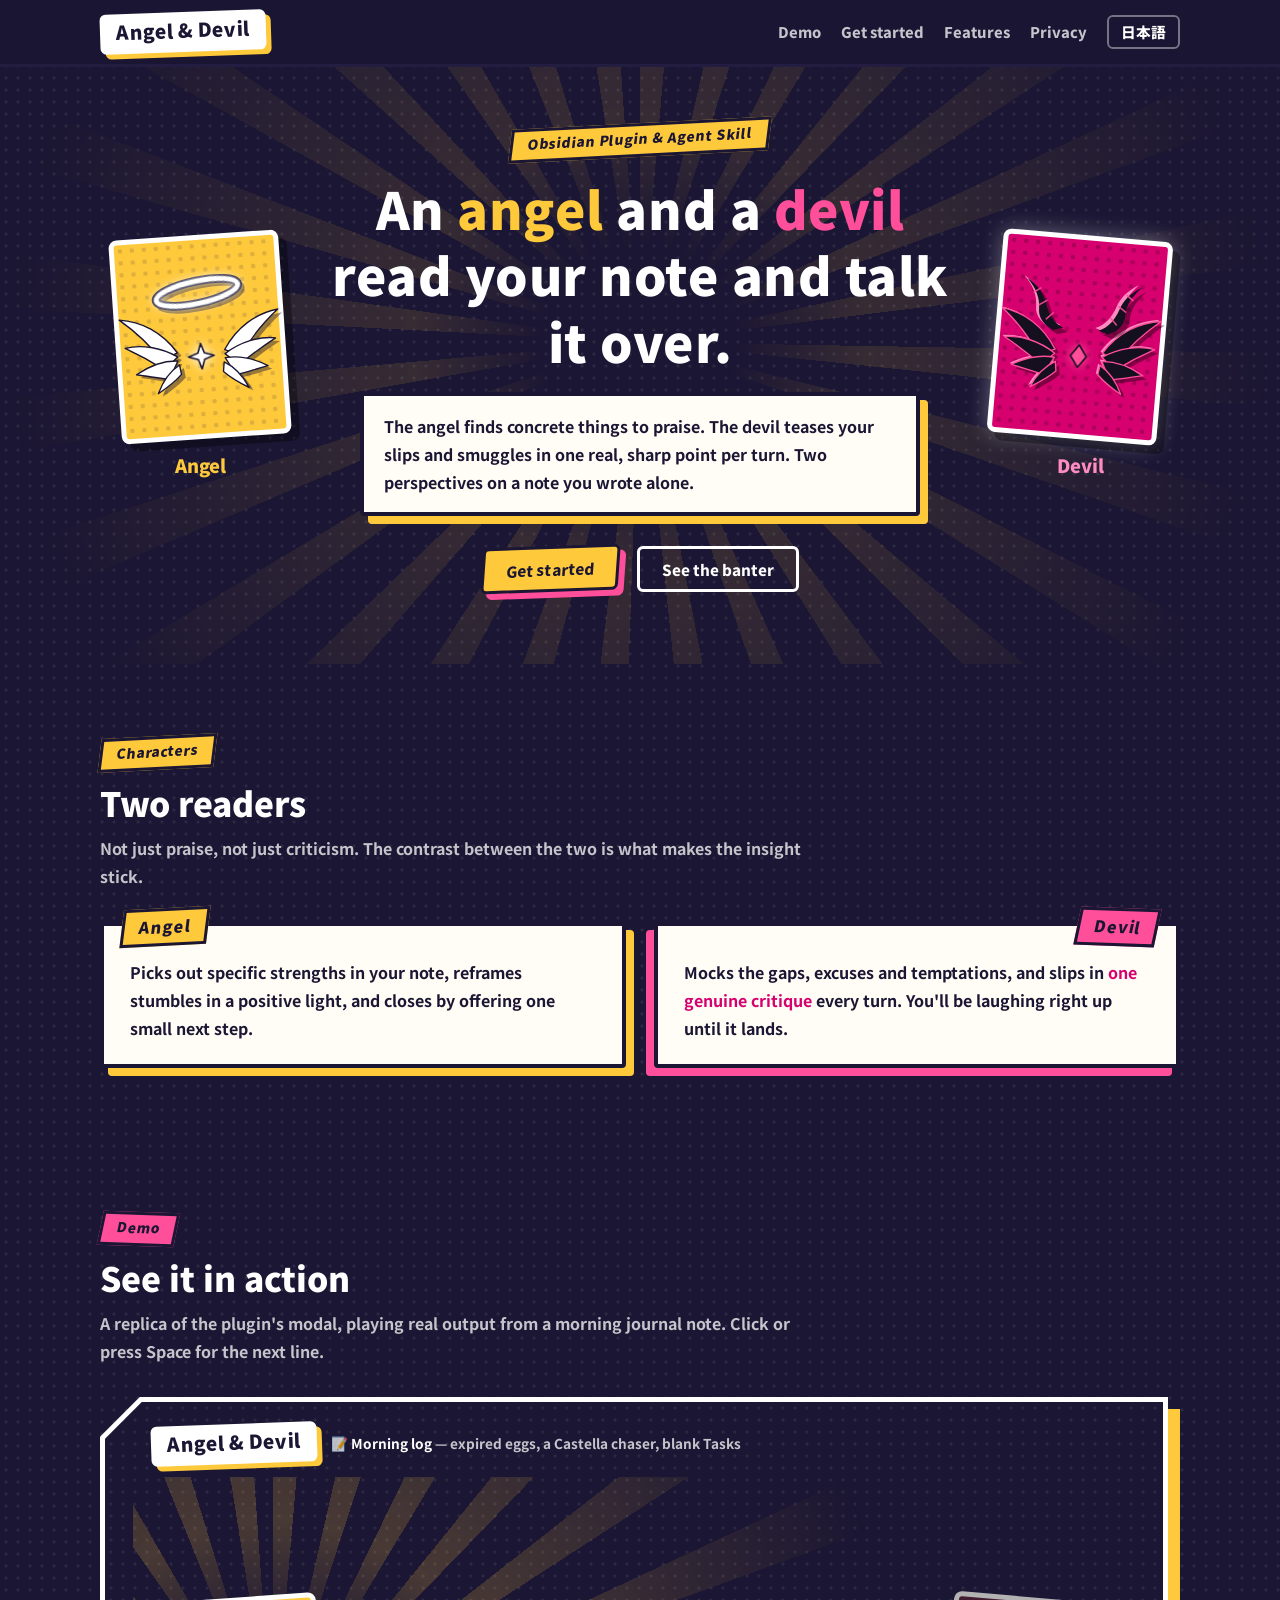
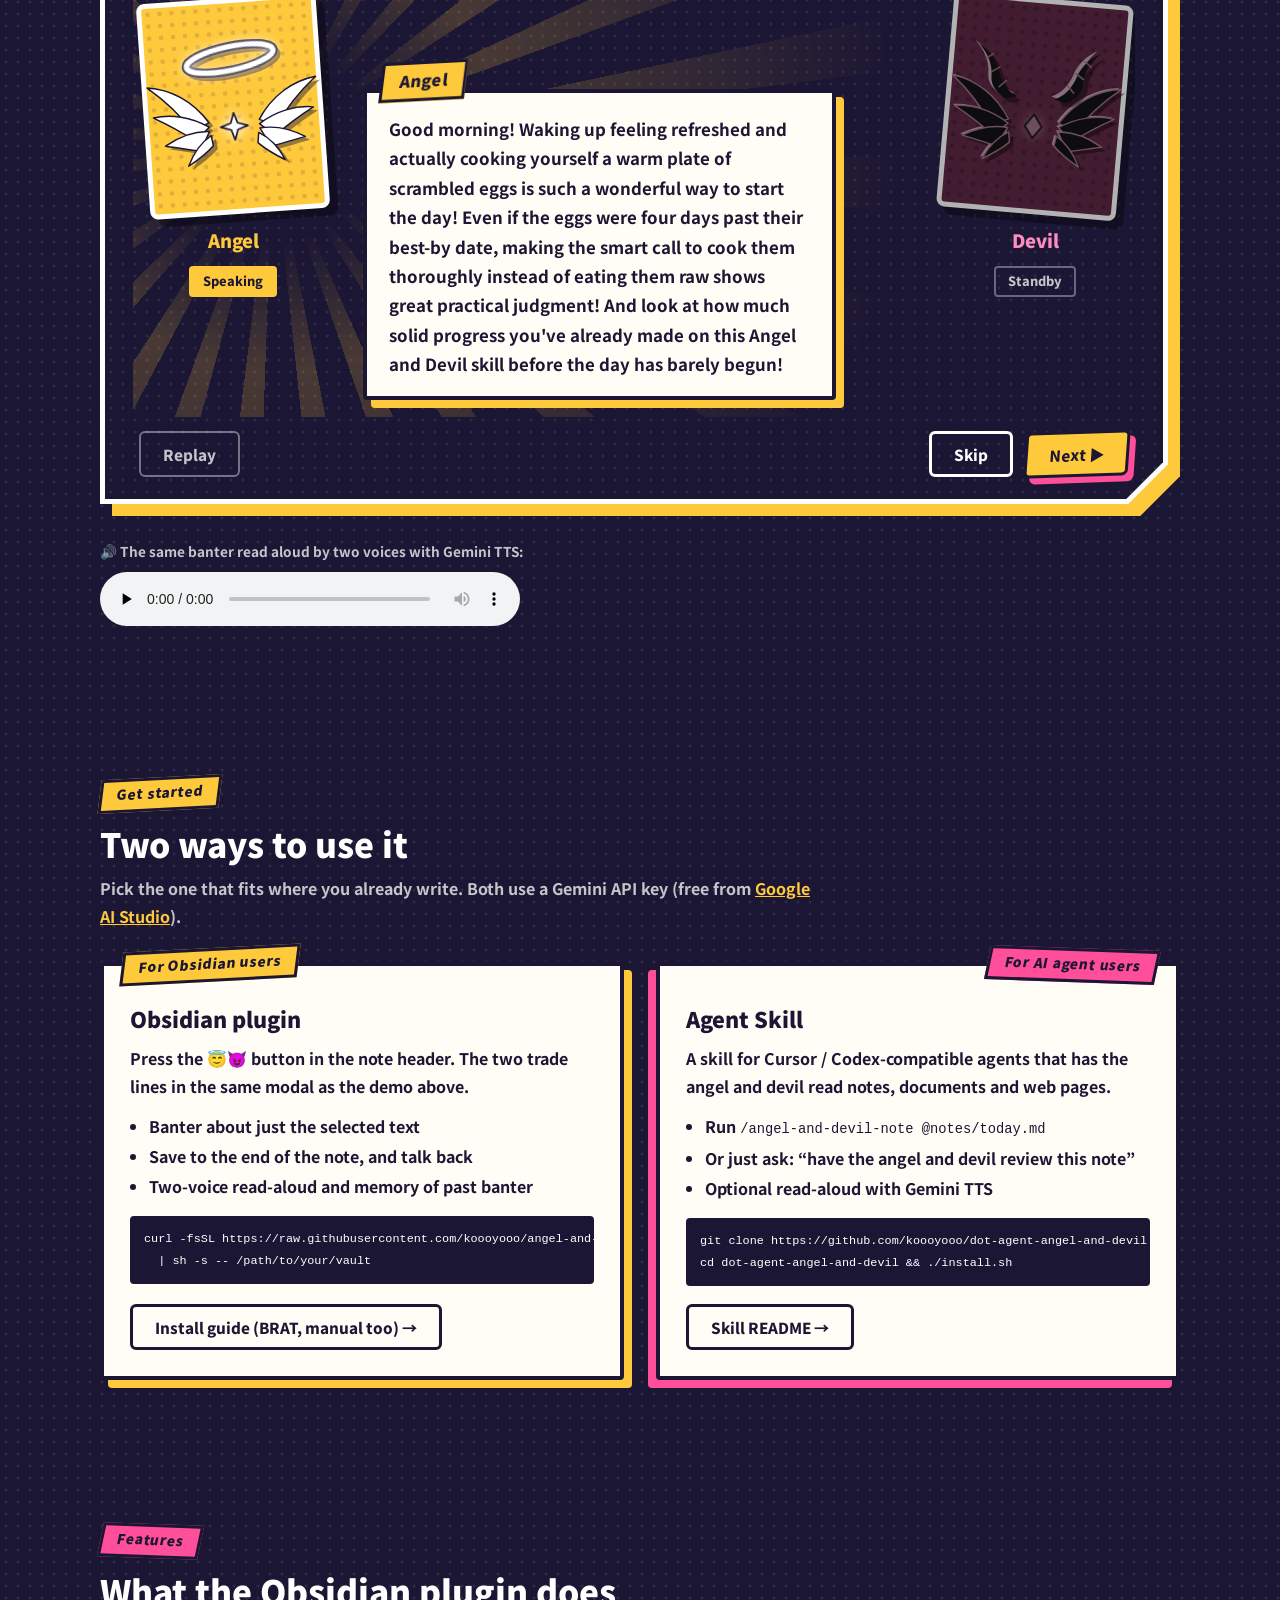
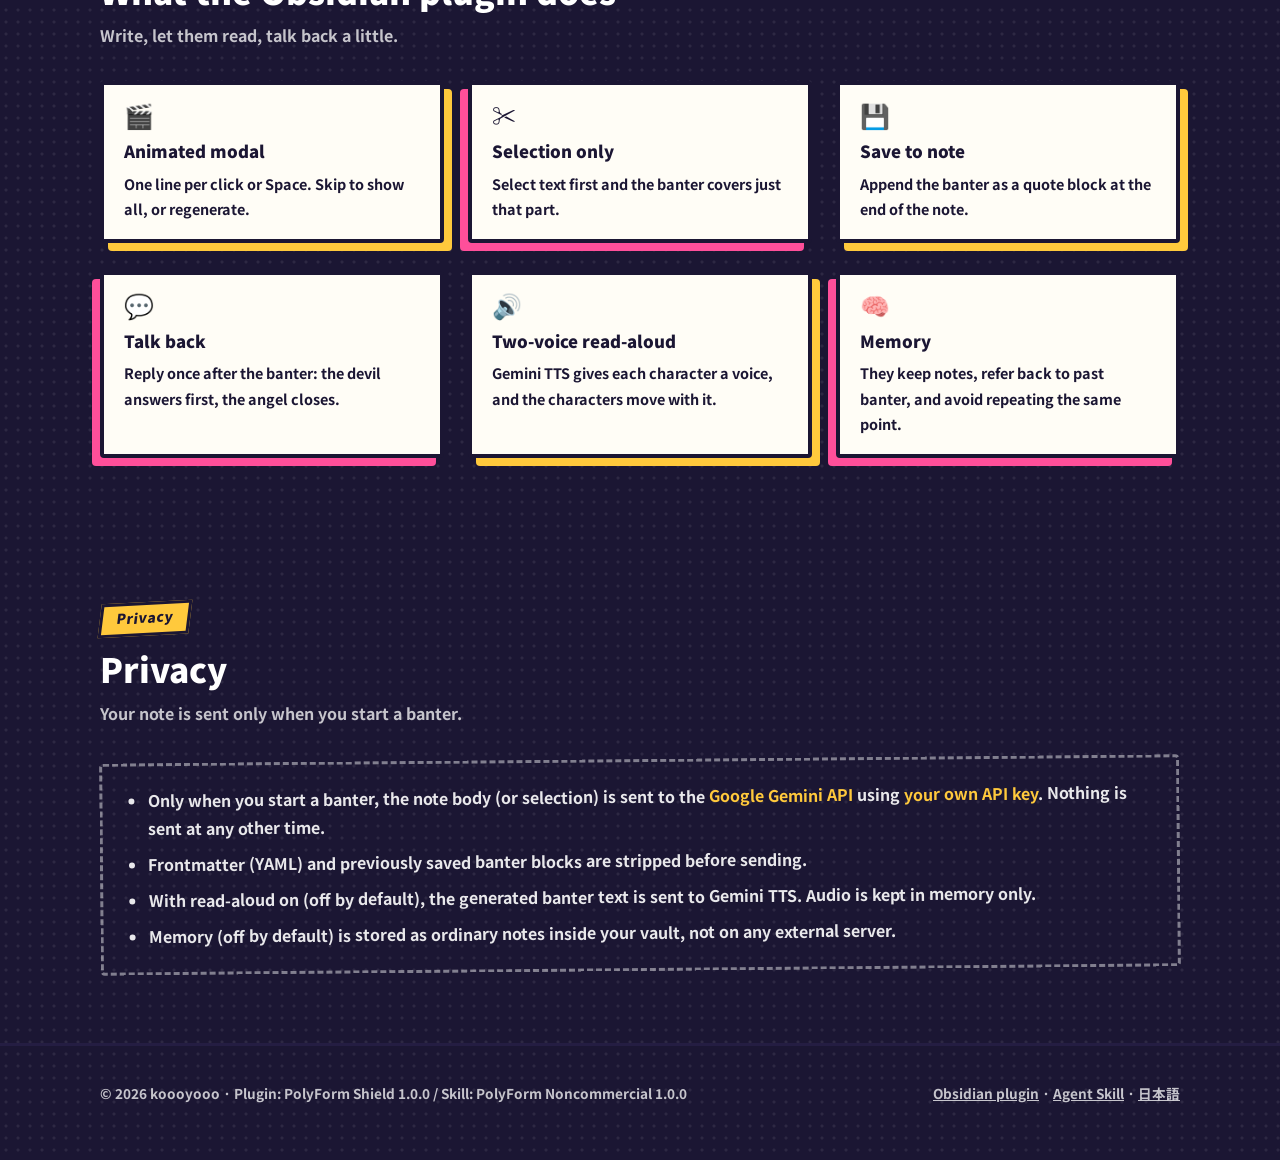
==== en/index.html @ 2443565c "Sync site from angel-and-devil@afa3ea9" ====
<!doctype html>
<html lang="en">
<head>
  <meta charset="utf-8">
  <meta name="viewport" content="width=device-width, initial-scale=1">
  <title>Angel &amp; Devil — an angel and a devil read your notes</title>
  <meta name="description" content="An angel 😇 and a devil 😈 read your note and banter about it. Two-sided feedback as an Obsidian plugin and an Agent Skill.">
  <meta property="og:title" content="Angel &amp; Devil">
  <meta property="og:description" content="An angel and a devil read your note and banter about it.">
  <meta property="og:image" content="../assets/logo.jpg">
  <link rel="alternate" hreflang="ja" href="../">
  <link rel="alternate" hreflang="en" href="./">
  <link rel="preconnect" href="https://fonts.googleapis.com">
  <link rel="preconnect" href="https://fonts.gstatic.com" crossorigin>
  <link href="https://fonts.googleapis.com/css2?family=Noto+Sans+JP:wght@500;700;900&display=swap" rel="stylesheet">
  <link rel="stylesheet" href="../assets/style.css">
</head>
<body>
  <header class="site-header">
    <div class="wrap">
      <a class="title-chip" href="./">Angel &amp; Devil</a>
      <nav class="nav">
        <a href="#demo-section">Demo</a>
        <a href="#ways">Get started</a>
        <a href="#features">Features</a>
        <a href="#privacy">Privacy</a>
        <a class="lang" href="../" hreflang="ja">日本語</a>
      </nav>
    </div>
  </header>

  <main>
    <div class="hero">
      <div class="burst" aria-hidden="true"></div>
      <div class="wrap hero-grid">
        <div class="aad-char is-angel is-speaking">
          <div class="aad-char-frame" data-avatar="angel" data-label="Angel"></div>
          <div class="aad-char-name">Angel</div>
        </div>
        <div class="hero-copy">
          <span class="nameplate">Obsidian Plugin &amp; Agent Skill</span>
          <h1>An <span class="a">angel</span> and a <span class="d">devil</span> read your note and talk it over.</h1>
          <p class="lead paper">The angel finds concrete things to praise. The devil teases your slips and smuggles in one real, sharp point per turn. Two perspectives on a note you wrote alone.</p>
          <div class="cta">
            <a class="btn primary" href="#ways">Get started</a>
            <a class="btn" href="#demo-section">See the banter</a>
          </div>
        </div>
        <div class="aad-char is-devil is-speaking">
          <div class="aad-char-frame" data-avatar="devil" data-label="Devil"></div>
          <div class="aad-char-name">Devil</div>
        </div>
      </div>
    </div>

    <section>
      <div class="wrap">
        <div class="sec-head">
          <span class="nameplate">Characters</span>
          <h2>Two readers</h2>
          <p>Not just praise, not just criticism. The contrast between the two is what makes the insight stick.</p>
        </div>
        <div class="duo">
          <div class="paper">
            <span class="nameplate">Angel</span>
            <p>Picks out specific strengths in your note, reframes stumbles in a positive light, and closes by offering one small next step.</p>
          </div>
          <div class="paper devil">
            <span class="nameplate devil">Devil</span>
            <p>Mocks the gaps, excuses and temptations, and slips in <b>one genuine critique</b> every turn. You'll be laughing right up until it lands.</p>
          </div>
        </div>
      </div>
    </section>

    <section id="demo-section">
      <div class="wrap">
        <div class="sec-head">
          <span class="nameplate devil">Demo</span>
          <h2>See it in action</h2>
          <p>A replica of the plugin's modal, playing real output from a morning journal note. Click or press Space for the next line.</p>
        </div>
        <div class="aad-frame" id="demo" tabindex="0" data-speaking="Speaking" data-standby="Standby">
          <div class="aad-frame-inner">
            <div class="aad-panel">
              <div class="aad-header">
                <span class="title-chip">Angel &amp; Devil</span>
                <span class="aad-note">📝 <b>Morning log</b> — expired eggs, a Castella chaser, blank Tasks</span>
              </div>
              <div class="aad-stage">
                <div class="burst" aria-hidden="true"></div>
                <div class="aad-char is-angel">
                  <div class="aad-char-frame" data-avatar="angel" data-label="Angel"></div>
                  <div class="aad-char-name">Angel</div>
                  <div class="aad-char-status">Standby</div>
                </div>
                <div class="aad-log" aria-live="polite"></div>
                <div class="aad-char is-devil">
                  <div class="aad-char-frame" data-avatar="devil" data-label="Devil"></div>
                  <div class="aad-char-name">Devil</div>
                  <div class="aad-char-status">Standby</div>
                </div>
              </div>
              <div class="aad-actions">
                <button type="button" class="btn ghost" data-act="reset">Replay</button>
                <span class="spacer"></span>
                <button type="button" class="btn" data-act="all">Skip</button>
                <button type="button" class="btn primary" data-act="next">Next ▶</button>
              </div>
            </div>
          </div>
        </div>
        <p class="demo-hint">🔊 The same banter read aloud by two voices with Gemini TTS:</p>
        <audio controls preload="none" src="../assets/sample-en.mp3" style="width:min(420px,100%);margin-top:8px"></audio>
        <template id="demo-lines">
          <p data-who="angel">Good morning! Waking up feeling refreshed and actually cooking yourself a warm plate of scrambled eggs is such a wonderful way to start the day! Even if the eggs were four days past their best-by date, making the smart call to cook them thoroughly instead of eating them raw shows great practical judgment! And look at how much solid progress you've already made on this Angel and Devil skill before the day has barely begun!</p>
          <p data-who="devil">Pfft, four-day-expired scrambled eggs chased down with Castella sponge cake? What kind of chaotic morning combo is that?! You're literally trying to neutralize egg flavor with a cake made almost entirely of eggs and sugar! Better yet, look at those three empty checkboxes under Tasks—totally blank! After all, you can't fail a goal you never bothered to write down, right? Brilliant lifehack!</p>
          <p data-who="angel">Oh, stop being so dramatic, Devil! The note explicitly says they woke up feeling great—and that's a win in my book! Besides, leaving those task boxes open just means they jumped straight into building instead of overthinking a massive to-do list. Once you grab a glass of water, how about we crown just one tiny, easy task as today's main win?</p>
          <p data-who="devil">Heh heh heh, "made decent progress on the skill," huh? Sounds to me like you're procrastinating on the real, heavy work by tinkering with shiny side-tools again—classic developer escapism! And if those "four-day vintage eggs" stage a rebellion around noon, you've got a bulletproof excuse to cancel everything today!</p>
          <p data-who="angel">Your stomach is going to be completely fine, don't listen to him! Getting up early, writing your daily log, and wiring up multi-speaker voice synthesis is already a huge victory for the morning! Pour yourself some water or warm tea, jot down just one small finish line for today, and enjoy a fantastic, productive day! I'm cheering you on!</p>
        </template>
      </div>
    </section>

    <section id="ways">
      <div class="wrap">
        <div class="sec-head">
          <span class="nameplate">Get started</span>
          <h2>Two ways to use it</h2>
          <p>Pick the one that fits where you already write. Both use a Gemini API key (free from <a href="https://aistudio.google.com/apikey">Google AI Studio</a>).</p>
        </div>
        <div class="ways">
          <div class="way paper">
            <span class="nameplate">For Obsidian users</span>
            <h3>Obsidian plugin</h3>
            <p>Press the 😇😈 button in the note header. The two trade lines in the same modal as the demo above.</p>
            <ul>
              <li>Banter about just the selected text</li>
              <li>Save to the end of the note, and talk back</li>
              <li>Two-voice read-aloud and memory of past banter</li>
            </ul>
            <pre><code>curl -fsSL https://raw.githubusercontent.com/koooyooo/angel-and-devil-obsidian/main/install.sh \
  | sh -s -- /path/to/your/vault</code></pre>
            <a class="btn" href="https://github.com/koooyooo/angel-and-devil-obsidian#installation">Install guide (BRAT, manual too) →</a>
          </div>
          <div class="way paper devil">
            <span class="nameplate devil">For AI agent users</span>
            <h3>Agent Skill</h3>
            <p>A skill for Cursor / Codex-compatible agents that has the angel and devil read notes, documents and web pages.</p>
            <ul>
              <li>Run <code>/angel-and-devil-note @notes/today.md</code></li>
              <li>Or just ask: “have the angel and devil review this note”</li>
              <li>Optional read-aloud with Gemini TTS</li>
            </ul>
            <pre><code>git clone https://github.com/koooyooo/dot-agent-angel-and-devil.git
cd dot-agent-angel-and-devil &amp;&amp; ./install.sh</code></pre>
            <a class="btn" href="https://github.com/koooyooo/dot-agent-angel-and-devil">Skill README →</a>
          </div>
        </div>
      </div>
    </section>

    <section id="features">
      <div class="wrap">
        <div class="sec-head">
          <span class="nameplate devil">Features</span>
          <h2>What the Obsidian plugin does</h2>
          <p>Write, let them read, talk back a little.</p>
        </div>
        <div class="features">
          <div class="feature paper"><div class="ico">🎬</div><h3>Animated modal</h3><p>One line per click or Space. Skip to show all, or regenerate.</p></div>
          <div class="feature paper"><div class="ico">✂️</div><h3>Selection only</h3><p>Select text first and the banter covers just that part.</p></div>
          <div class="feature paper"><div class="ico">💾</div><h3>Save to note</h3><p>Append the banter as a quote block at the end of the note.</p></div>
          <div class="feature paper"><div class="ico">💬</div><h3>Talk back</h3><p>Reply once after the banter: the devil answers first, the angel closes.</p></div>
          <div class="feature paper"><div class="ico">🔊</div><h3>Two-voice read-aloud</h3><p>Gemini TTS gives each character a voice, and the characters move with it.</p></div>
          <div class="feature paper"><div class="ico">🧠</div><h3>Memory</h3><p>They keep notes, refer back to past banter, and avoid repeating the same point.</p></div>
        </div>
      </div>
    </section>

    <section id="privacy">
      <div class="wrap">
        <div class="sec-head">
          <span class="nameplate">Privacy</span>
          <h2>Privacy</h2>
          <p>Your note is sent only when you start a banter.</p>
        </div>
        <div class="tip">
          <ul>
            <li>Only when you start a banter, the note body (or selection) is sent to the <b>Google Gemini API</b> using <b>your own API key</b>. Nothing is sent at any other time.</li>
            <li>Frontmatter (YAML) and previously saved banter blocks are stripped before sending.</li>
            <li>With read-aloud on (off by default), the generated banter text is sent to Gemini TTS. Audio is kept in memory only.</li>
            <li>Memory (off by default) is stored as ordinary notes inside your vault, not on any external server.</li>
          </ul>
        </div>
      </div>
    </section>
  </main>

  <footer>
    <div class="wrap">
      <span>© 2026 koooyooo · Plugin: PolyForm Shield 1.0.0 / Skill: PolyForm Noncommercial 1.0.0</span>
      <span>
        <a href="https://github.com/koooyooo/angel-and-devil-obsidian">Obsidian plugin</a> ·
        <a href="https://github.com/koooyooo/dot-agent-angel-and-devil">Agent Skill</a> ·
        <a href="../" hreflang="ja">日本語</a>
      </span>
    </div>
  </footer>

  <script src="../assets/characters.js"></script>
  <script src="../assets/demo.js"></script>
</body>
</html>
---- assets/style.css ----
/* Angel & Devil — project site.
   Visual language taken from the plugin's banter modal (angel-and-devil-obsidian/styles.css):
   dotted ink background, chamfered white frame with a yellow offset shadow, paper bubbles with
   thick ink borders and hard offset shadows, skewed nameplates, speed-line burst. */
:root {
  --ink: #1b1633;
  --ink-2: #241d42;
  --paper: #fffdf6;
  --angel: #ffc93c;
  --angel-soft: #fff1c2;
  --devil: #ff4f9a;
  --devil-deep: #d6006f;
  --devil-name: #ff8cc0;
  --white-dim: rgba(255, 255, 255, 0.75);
  --chamfer: polygon(40px 0, 100% 0, 100% calc(100% - 40px), calc(100% - 40px) 100%, 0 100%, 0 40px);
  --max: 1120px;
}

* { box-sizing: border-box; }
html { scroll-behavior: smooth; }
body {
  margin: 0;
  color: #fff;
  /* Same as Obsidian's default UI font (the modal inherits it): system gothic first, Noto Sans JP as the fallback. */
  font-family: -apple-system, BlinkMacSystemFont, "Segoe UI", "Hiragino Sans", "Hiragino Kaku Gothic ProN", "Noto Sans JP", "Yu Gothic UI", Meiryo, sans-serif;
  font-weight: 700;
  line-height: 1.75;
  background-color: var(--ink);
  background-image: radial-gradient(rgba(255, 255, 255, 0.08) 1.3px, transparent 1.8px);
  background-size: 12px 12px;
  -webkit-font-smoothing: antialiased;
  overflow-x: hidden;
}
a { color: var(--angel); }
img { max-width: 100%; display: block; }
code, pre { font-family: ui-monospace, "SF Mono", Menlo, Consolas, monospace; font-size: 0.86em; font-weight: 500; }
.wrap { max-width: var(--max); margin: 0 auto; padding: 0 20px; }

/* ---------- Shared pieces ---------- */

.title-chip {
  display: inline-block;
  background: #fff;
  color: var(--ink);
  padding: 2px 16px 4px;
  border-radius: 6px;
  transform: rotate(-2deg);
  box-shadow: 5px 5px 0 var(--angel);
  font-weight: 900;
  font-size: 1.2rem;
  letter-spacing: 0.03em;
  text-decoration: none;
  white-space: nowrap;
}

.nameplate {
  display: inline-block;
  padding: 1px 14px 3px;
  border: 3px solid var(--ink);
  color: var(--ink);
  font-weight: 900;
  font-size: 0.85rem;
  letter-spacing: 0.06em;
  transform: skewX(-10deg) rotate(-3deg);
  background: var(--angel);
}
.nameplate.devil { background: var(--devil); transform: skewX(-10deg) rotate(2deg); }

.paper {
  background: var(--paper);
  color: var(--ink);
  border: 4px solid var(--ink);
  border-radius: 4px;
  box-shadow: 8px 8px 0 var(--angel);
}
.paper.devil { box-shadow: -8px 8px 0 var(--devil); }

.btn {
  display: inline-flex; align-items: center; justify-content: center; gap: 8px;
  min-height: 46px; padding: 0 22px;
  border-radius: 6px; font: inherit; font-weight: 800; font-size: 0.95rem;
  text-decoration: none; cursor: pointer;
  border: 3px solid #fff; background: transparent; color: #fff;
  transition: transform 0.15s, box-shadow 0.15s;
}
.btn:hover { transform: translateY(-2px); }
.btn.primary {
  border-color: var(--ink); background: var(--angel); color: var(--ink);
  transform: skewX(-6deg) rotate(-2deg); box-shadow: 6px 6px 0 var(--devil);
}
.btn.primary:hover { transform: skewX(-6deg) rotate(-2deg) translateY(-2px); box-shadow: 8px 8px 0 var(--devil); }
.btn.devil { border-color: var(--devil); color: var(--devil); }
.btn.ghost { border: 2px solid rgba(255, 255, 255, 0.4); color: var(--white-dim); }
.btn.ghost:hover { border-color: #fff; color: #fff; }
.btn:disabled { opacity: 0.45; cursor: default; transform: none; }
.btn:focus-visible { outline: 3px solid #fff; outline-offset: 3px; }

/* ---------- Header ---------- */

.site-header {
  position: sticky; top: 0; z-index: 20;
  background: rgba(27, 22, 51, 0.92);
  backdrop-filter: blur(6px);
  border-bottom: 3px solid var(--ink-2);
}
.site-header .wrap { display: flex; align-items: center; justify-content: space-between; height: 64px; gap: 16px; }
.nav { display: flex; gap: 20px; align-items: center; font-size: 0.92rem; }
.nav a { color: var(--white-dim); text-decoration: none; font-weight: 800; }
.nav a:hover { color: var(--angel); }
.nav a.lang { border: 2px solid rgba(255, 255, 255, 0.4); border-radius: 6px; padding: 2px 12px; color: #fff; }
.nav a.lang:hover { border-color: var(--devil); color: var(--devil); }
@media (max-width: 760px) { .nav a:not(.lang) { display: none; } }

/* ---------- Character cards (same as the modal) ---------- */

.aad-char { position: relative; z-index: 1; display: flex; flex-direction: column; align-items: center; justify-content: center; gap: 10px; }
.aad-char-frame {
  width: 180px; aspect-ratio: 200 / 240;
  border: 5px solid #fff; border-radius: 8px;
  background-size: 12px 12px;
  box-shadow: 8px 8px 0 rgba(0, 0, 0, 0.35);
  filter: grayscale(0.75) brightness(0.7);
  transition: filter 0.25s;
}
.aad-char.is-angel .aad-char-frame {
  background-color: var(--angel);
  background-image: radial-gradient(rgba(27, 22, 51, 0.15) 2px, transparent 2.6px);
  transform: rotate(-4deg);
}
.aad-char.is-devil .aad-char-frame {
  background-color: var(--devil-deep);
  background-image: radial-gradient(rgba(0, 0, 0, 0.2) 2px, transparent 2.6px);
  transform: rotate(5deg);
}
.aad-char.is-speaking .aad-char-frame { filter: none; }
.aad-char.is-speaking.is-devil .aad-char-frame { box-shadow: 8px 8px 0 rgba(0, 0, 0, 0.35), 0 0 22px rgba(255, 255, 255, 0.35); }
.aad-symbol { display: block; width: 100%; height: 100%; overflow: visible; }
.aad-char.is-speaking .aad-symbol { animation: aad-hop 0.8s ease-in-out infinite; }
.aad-wing { transform-box: view-box; }
.aad-wing-l { transform-origin: 92px 140px; }
.aad-wing-r { transform-origin: 108px 140px; }
.aad-char.is-speaking .aad-wing-l { animation: aad-flap-l 0.5s ease-in-out infinite; }
.aad-char.is-speaking .aad-wing-r { animation: aad-flap-r 0.5s ease-in-out infinite; }
.aad-halo { transform-box: view-box; transform-origin: 100px 64px; }
.aad-char.is-speaking .aad-halo { animation: aad-halo 0.38s ease-in-out infinite alternate; }
.aad-glow-white { filter: drop-shadow(0 0 6px #fff); }
.aad-glow-pink { filter: drop-shadow(0 0 6px var(--devil)); }
.aad-char-name { font-weight: 900; font-size: 1.15em; }
.aad-char.is-angel .aad-char-name { color: var(--angel); }
.aad-char.is-devil .aad-char-name { color: var(--devil-name); }
.aad-char-status {
  padding: 2px 12px; border-radius: 4px;
  border: 2px solid rgba(255, 255, 255, 0.35);
  font-size: 0.8em; font-weight: 800; color: var(--white-dim);
}
.aad-char.is-speaking .aad-char-status { border-color: transparent; color: var(--ink); }
.aad-char.is-angel.is-speaking .aad-char-status { background: var(--angel); }
.aad-char.is-devil.is-speaking .aad-char-status { background: var(--devil); }

/* Speed-line burst behind the speaker */
.burst {
  position: absolute; top: 50%; left: 14%;
  width: 1600px; height: 1600px; border-radius: 50%;
  transform: translate(-50%, -50%);
  --burst: rgba(255, 201, 60, 0.2);
  background: repeating-conic-gradient(from 0deg, var(--burst) 0deg 5deg, transparent 5deg 13deg);
  -webkit-mask-image: radial-gradient(circle, transparent 8%, #000 20%, transparent 56%);
  mask-image: radial-gradient(circle, transparent 8%, #000 20%, transparent 56%);
  pointer-events: none;
  transition: left 0.4s;
  animation: aad-burst 28s linear infinite;
}
.burst-devil > .burst, .burst.devil { left: 86%; --burst: rgba(255, 79, 154, 0.24); }

/* ---------- Hero ---------- */

.hero { position: relative; overflow: hidden; padding: 56px 0 72px; }
.hero .burst { left: 50%; top: 46%; --burst: rgba(255, 201, 60, 0.12); }
.hero-grid { position: relative; display: grid; grid-template-columns: 200px minmax(0, 1fr) 200px; gap: 28px; align-items: center; }
.hero-copy { text-align: center; }
.hero-copy .nameplate { margin-bottom: 18px; }
.hero h1 { font-size: clamp(1.9rem, 4.6vw, 3.2rem); line-height: 1.3; margin: 0 0 18px; font-weight: 900; letter-spacing: 0.01em; }
.hero h1 .a { color: var(--angel); }
.hero h1 .d { color: var(--devil); }
.hero .lead { max-width: 560px; margin: 0 auto 30px; padding: 16px 20px; text-align: left; font-size: 1rem; }
.cta { display: flex; gap: 18px; justify-content: center; flex-wrap: wrap; }
.hero .aad-char-frame { width: 170px; }
@media (max-width: 900px) {
  .hero-grid { grid-template-columns: minmax(0, 1fr) minmax(0, 1fr); }
  .hero-copy { grid-column: 1 / -1; grid-row: 1; }
  .hero .aad-char-frame { width: 130px; }
}

/* ---------- Sections ---------- */

section { position: relative; padding: 72px 0; }
.sec-head { margin-bottom: 32px; }
.sec-head h2 { font-size: clamp(1.5rem, 3.4vw, 2.1rem); line-height: 1.35; margin: 10px 0 8px; font-weight: 900; }
.sec-head p { margin: 0; color: var(--white-dim); max-width: 720px; }

/* Characters intro */
.duo { display: grid; grid-template-columns: minmax(0, 1fr) minmax(0, 1fr); gap: 28px; }
@media (max-width: 760px) { .duo { grid-template-columns: minmax(0, 1fr); } }
.duo .paper { padding: 24px 26px 22px; position: relative; }
.duo .paper .nameplate { position: absolute; top: -18px; left: 18px; font-size: 1rem; }
.duo .paper.devil .nameplate { left: auto; right: 18px; }
.duo .paper p { margin: 8px 0 0; }
.duo .paper b { color: var(--devil-deep); }

/* ---------- Demo: replica of the modal ---------- */

.aad-frame { position: relative; margin: 0 12px 12px 0; }
.aad-frame::before {
  content: ""; position: absolute; inset: 12px -12px -12px 12px;
  background: var(--angel); clip-path: var(--chamfer); pointer-events: none;
}
.aad-frame-inner { position: relative; padding: 5px; background: #fff; clip-path: var(--chamfer); }
.aad-panel {
  display: flex; flex-direction: column; gap: 14px;
  padding: 22px 28px;
  background-color: var(--ink);
  background-image: radial-gradient(rgba(255, 255, 255, 0.08) 1.3px, transparent 1.8px);
  background-size: 12px 12px;
  clip-path: polygon(37px 0, 100% 0, 100% calc(100% - 37px), calc(100% - 37px) 100%, 0 100%, 0 37px);
}
.aad-header { display: flex; align-items: center; gap: 14px; padding: 0 10px 0 18px; flex-wrap: wrap; }
.aad-note { font-size: 0.85rem; color: var(--white-dim); }
.aad-note b { color: #fff; }
.aad-stage {
  position: relative; height: 540px;
  display: grid; grid-template-columns: 200px minmax(0, 1fr) 200px; gap: 20px;
  overflow: hidden;
}
.aad-log {
  position: relative; z-index: 1;
  display: flex; flex-direction: column; gap: 22px;
  padding: 18px 14px 18px 10px;
  overflow-y: auto; overscroll-behavior: contain; cursor: pointer;
  scrollbar-width: thin; scrollbar-color: rgba(255, 255, 255, 0.25) transparent;
}
.aad-log > :first-child { margin-top: auto; }
.aad-bubble { max-width: 88%; display: flex; flex-direction: column; opacity: 0.55; transition: opacity 0.25s; }
.aad-bubble.is-angel { align-self: flex-start; }
.aad-bubble.is-devil { align-self: flex-end; align-items: flex-end; }
.aad-bubble.is-current { opacity: 1; animation: aad-pop 0.45s cubic-bezier(0.3, 1.4, 0.5, 1) both; }
.aad-bubble.is-devil.is-current .aad-bubble-body { animation: aad-shake 0.6s ease-in-out 0.3s 1; }
.aad-nameplate {
  align-self: flex-start; position: relative; z-index: 1;
  margin: 0 18px -12px; padding: 2px 16px 4px;
  border: 3px solid var(--ink); color: var(--ink); font-weight: 900;
  transform: skewX(-10deg) rotate(-3deg);
  background: var(--angel);
}
.aad-bubble.is-devil .aad-nameplate { align-self: flex-end; background: var(--devil); }
.aad-bubble-body {
  padding: 22px 22px 16px;
  border: 4px solid var(--ink); border-radius: 4px;
  background: var(--paper); color: var(--ink);
  font-weight: 700; line-height: 1.75;
}
.aad-bubble.is-angel .aad-bubble-body { box-shadow: 8px 8px 0 var(--angel); }
.aad-bubble.is-devil .aad-bubble-body { box-shadow: -8px 8px 0 var(--devil); }
.aad-bubble.is-current .aad-bubble-body { font-size: 1.05em; }
.aad-actions { display: flex; gap: 12px; align-items: center; flex-wrap: wrap; padding: 0 6px; }
.aad-actions .spacer { flex: 1 1 auto; }
.aad-actions audio { height: 40px; max-width: 100%; }
.demo-hint { margin: 36px 0 0; font-size: 0.85rem; color: var(--white-dim); }

@media (max-width: 860px) {
  .aad-panel { padding: 20px 16px; }
  .aad-stage { height: auto; grid-template-columns: minmax(0, 1fr) minmax(0, 1fr); gap: 12px 8px; }
  .aad-stage .aad-char.is-angel { grid-column: 1; grid-row: 1; }
  .aad-stage .aad-char.is-devil { grid-column: 2; grid-row: 1; }
  .aad-log { grid-column: 1 / -1; grid-row: 2; height: 460px; padding: 18px 10px; }
  .aad-stage .aad-char-frame { width: 96px; border-width: 4px; }
  .aad-stage .burst { top: 70px; }
  .aad-bubble { max-width: 96%; }
  .aad-bubble-body { padding: 18px 16px 12px; font-size: 0.92rem; }
  .aad-bubble.is-current .aad-bubble-body { font-size: 0.95rem; }
}

/* ---------- Ways to use ---------- */

.ways { display: grid; grid-template-columns: minmax(0, 1fr) minmax(0, 1fr); gap: 32px; }
@media (max-width: 860px) { .ways { grid-template-columns: minmax(0, 1fr); } }
.way { min-width: 0; padding: 30px 26px 26px; position: relative; display: flex; flex-direction: column; }
.way .nameplate { position: absolute; top: -18px; left: 18px; }
.way.devil .nameplate { left: auto; right: 18px; }
.way h3 { margin: 4px 0 6px; font-size: 1.35rem; font-weight: 900; }
.way p { margin: 0 0 12px; }
.way ul { margin: 0 0 16px; padding-left: 1.2em; }
.way li + li { margin-top: 2px; }
.way pre {
  margin: 0 0 18px; padding: 12px 14px;
  background: var(--ink); color: #fff; border-radius: 4px;
  overflow-x: auto; white-space: pre; line-height: 1.6;
}
.way .btn { margin-top: auto; align-self: flex-start; border-color: var(--ink); color: var(--ink); }
.way .btn:hover { background: var(--ink); color: #fff; }

/* ---------- Features ---------- */

.features { display: grid; grid-template-columns: repeat(3, minmax(0, 1fr)); gap: 28px 24px; }
@media (max-width: 860px) { .features { grid-template-columns: repeat(2, minmax(0, 1fr)); } }
@media (max-width: 560px) { .features { grid-template-columns: minmax(0, 1fr); } }
.feature { padding: 18px 20px; }
.feature:nth-child(even) { box-shadow: -8px 8px 0 var(--devil); }
.feature .ico { font-size: 1.5rem; line-height: 1; }
.feature h3 { font-size: 1.05rem; font-weight: 900; margin: 10px 0 4px; }
.feature p { font-size: 0.9rem; margin: 0; }

/* ---------- Privacy (tip card style) ---------- */

.tip { padding: 20px 26px 22px; border: 3px dashed rgba(255, 255, 255, 0.45); border-radius: 4px; transform: rotate(-0.5deg); }
.tip ul { margin: 0; padding-left: 1.2em; color: rgba(255, 255, 255, 0.9); }
.tip li + li { margin-top: 8px; }
.tip b { color: var(--angel); }

/* ---------- Footer ---------- */

footer { padding: 36px 0 56px; border-top: 3px solid var(--ink-2); color: var(--white-dim); font-size: 0.85rem; }
footer .wrap { display: flex; justify-content: space-between; align-items: center; gap: 16px; flex-wrap: wrap; }
footer a { color: var(--white-dim); }
footer a:hover { color: var(--angel); }

/* ---------- Motion (from the plugin) ---------- */

@keyframes aad-burst { to { transform: translate(-50%, -50%) rotate(360deg); } }
@keyframes aad-hop { 0%, 100% { transform: translateY(0) rotate(0); } 40% { transform: translateY(-10px) rotate(-2deg); } 70% { transform: translateY(-3px) rotate(1deg); } }
@keyframes aad-flap-l { 0%, 100% { transform: rotate(0deg); } 50% { transform: rotate(-9deg); } }
@keyframes aad-flap-r { 0%, 100% { transform: rotate(0deg); } 50% { transform: rotate(9deg); } }
@keyframes aad-halo { from { transform: scale(0.94); opacity: 0.75; } to { transform: scale(1.06); opacity: 1; } }
@keyframes aad-pop { 0% { transform: scale(0.85); opacity: 0; } 60% { transform: scale(1.03); opacity: 1; } 100% { transform: scale(1); opacity: 1; } }
@keyframes aad-shake { 0%, 100% { transform: translateX(0); } 20% { transform: translateX(-4px) rotate(-0.6deg); } 40% { transform: translateX(4px) rotate(0.6deg); } 60% { transform: translateX(-2px); } 80% { transform: translateX(2px); } }
@media (prefers-reduced-motion: reduce) {
  *, *::before, *::after { animation: none !important; transition: none !important; }
  html { scroll-behavior: auto; }
}
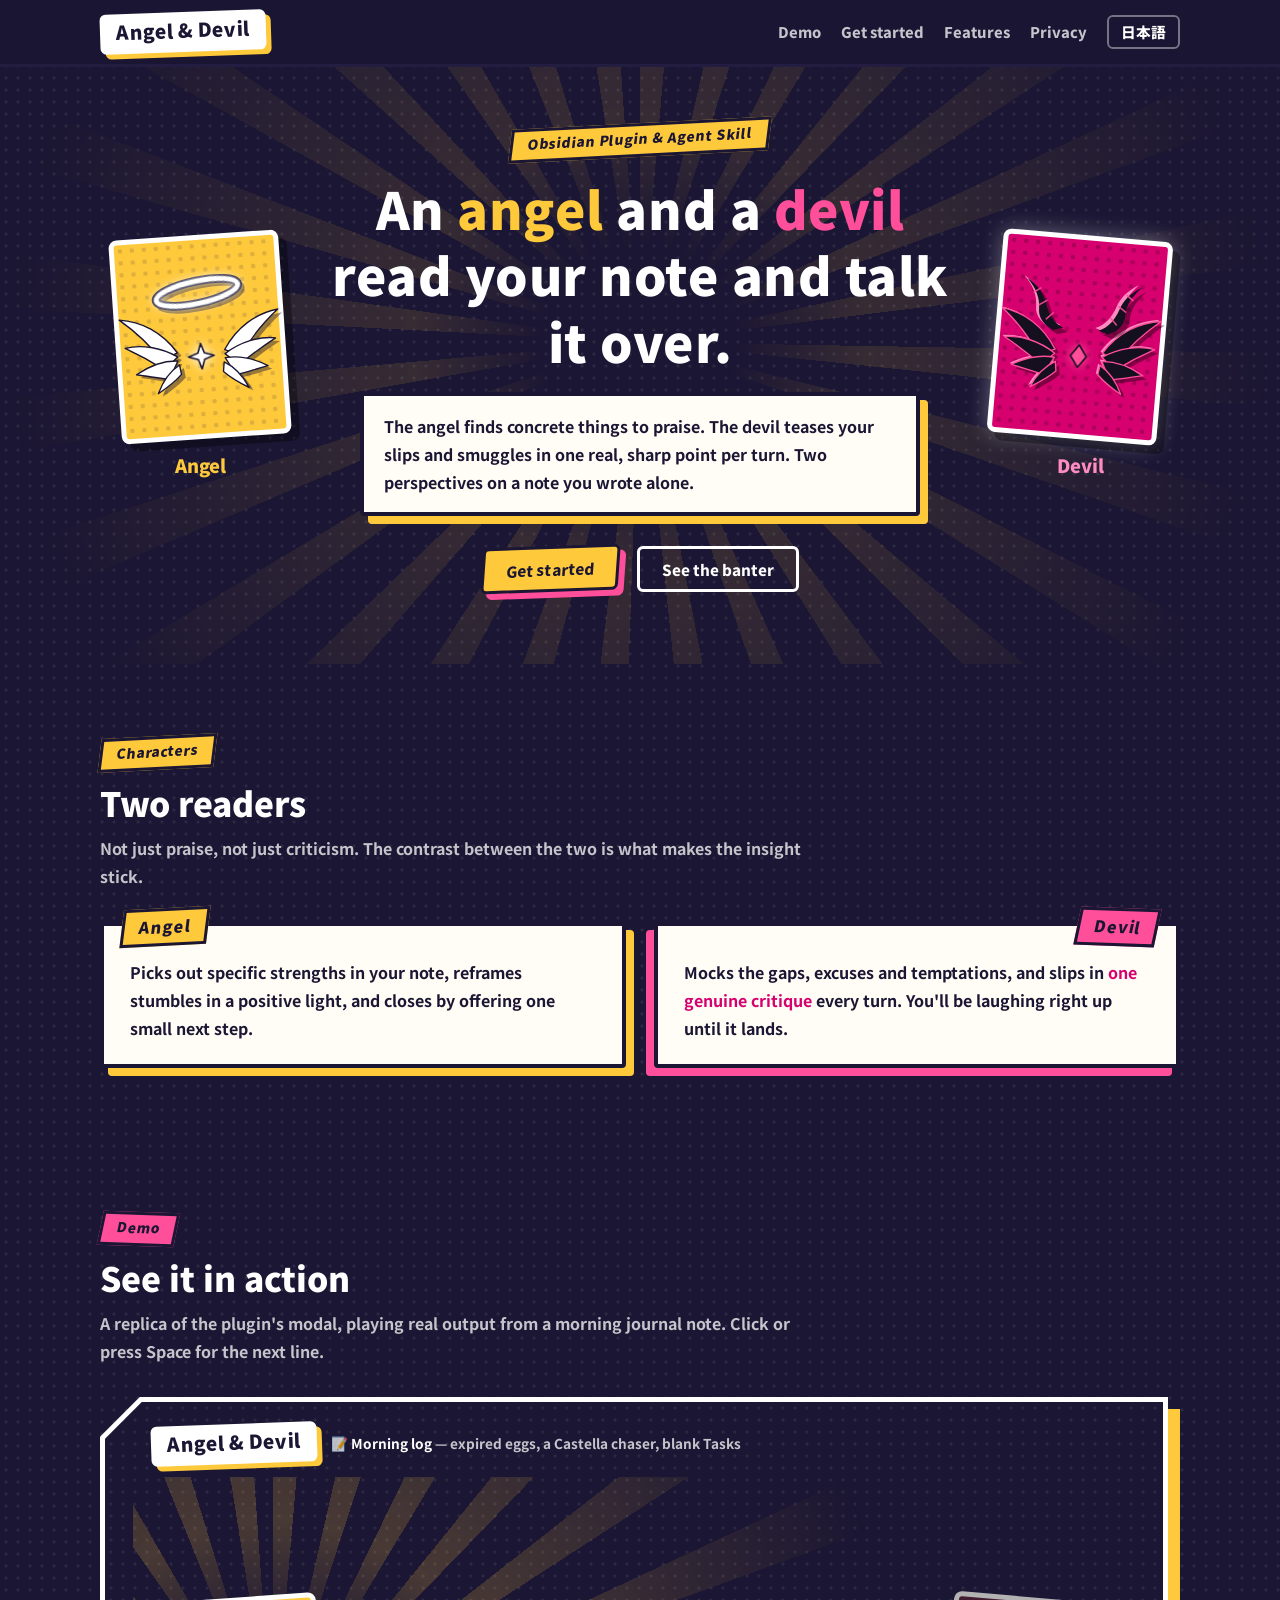
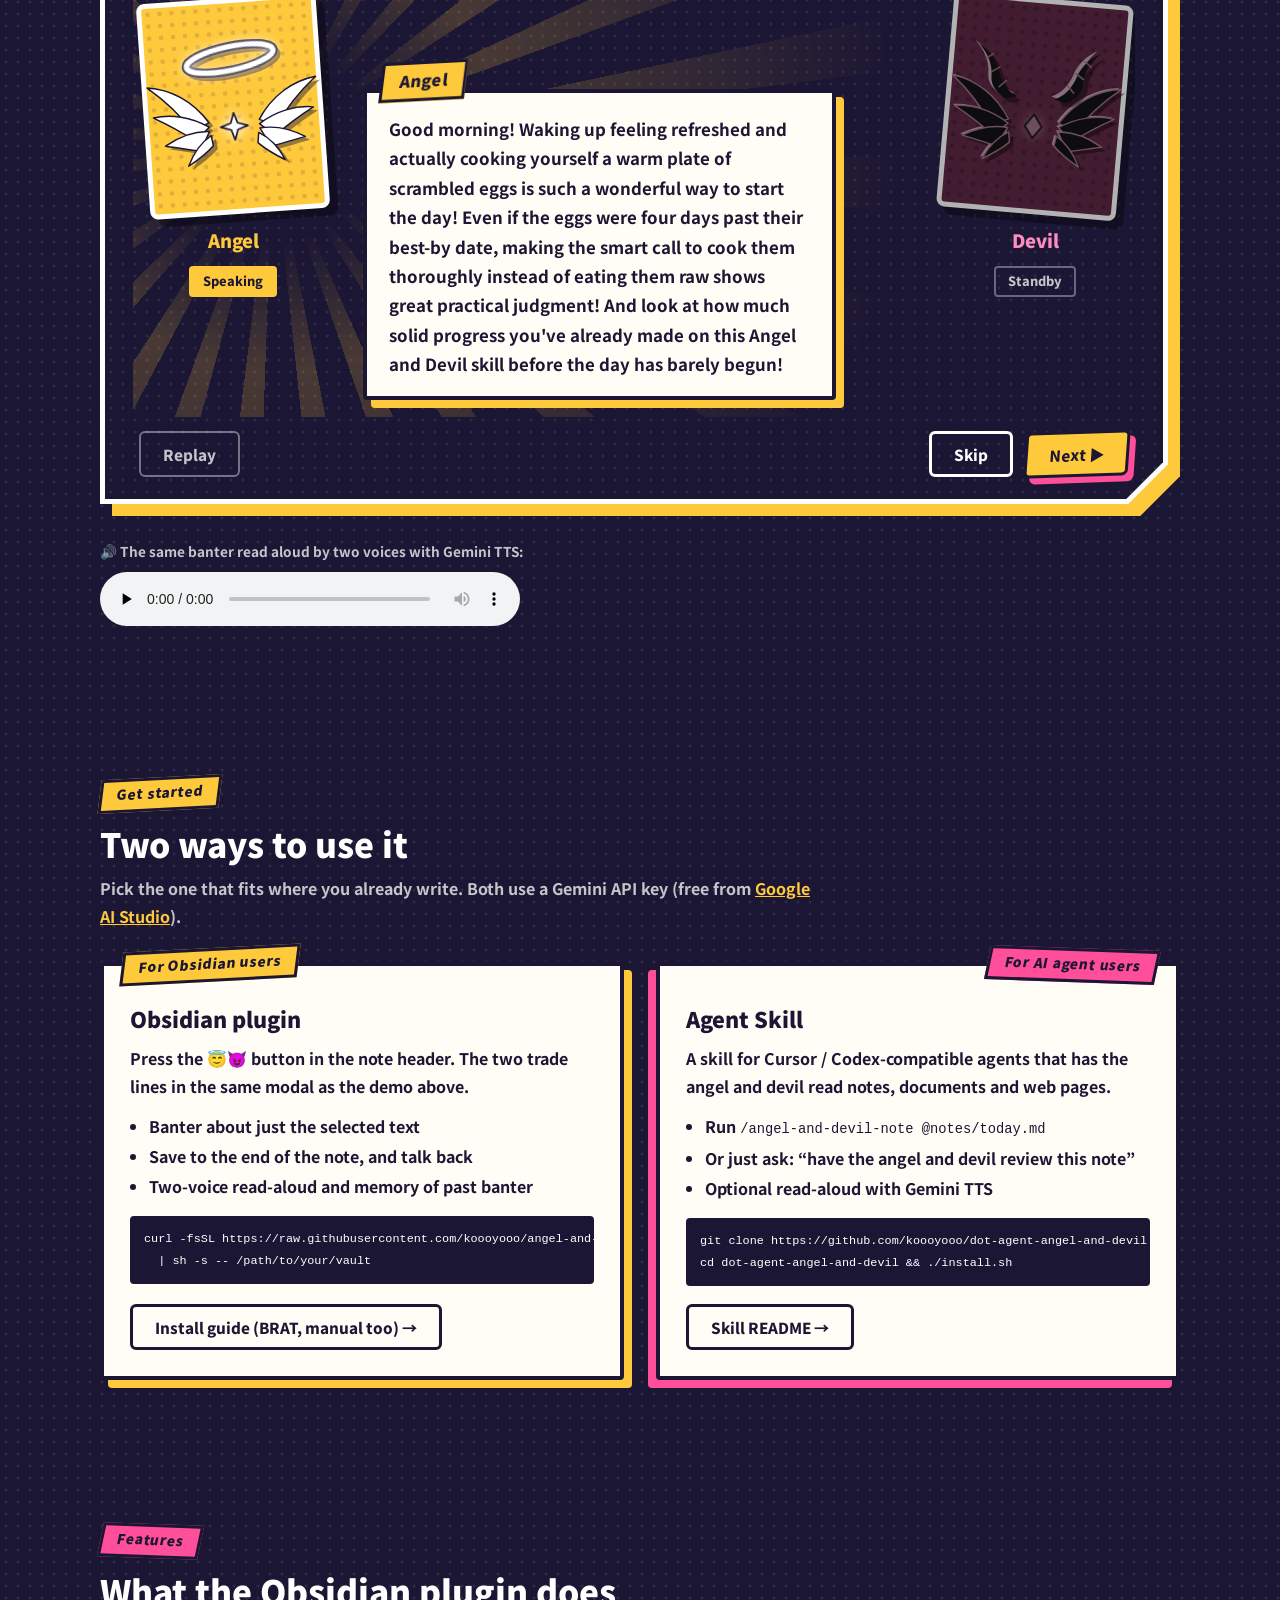
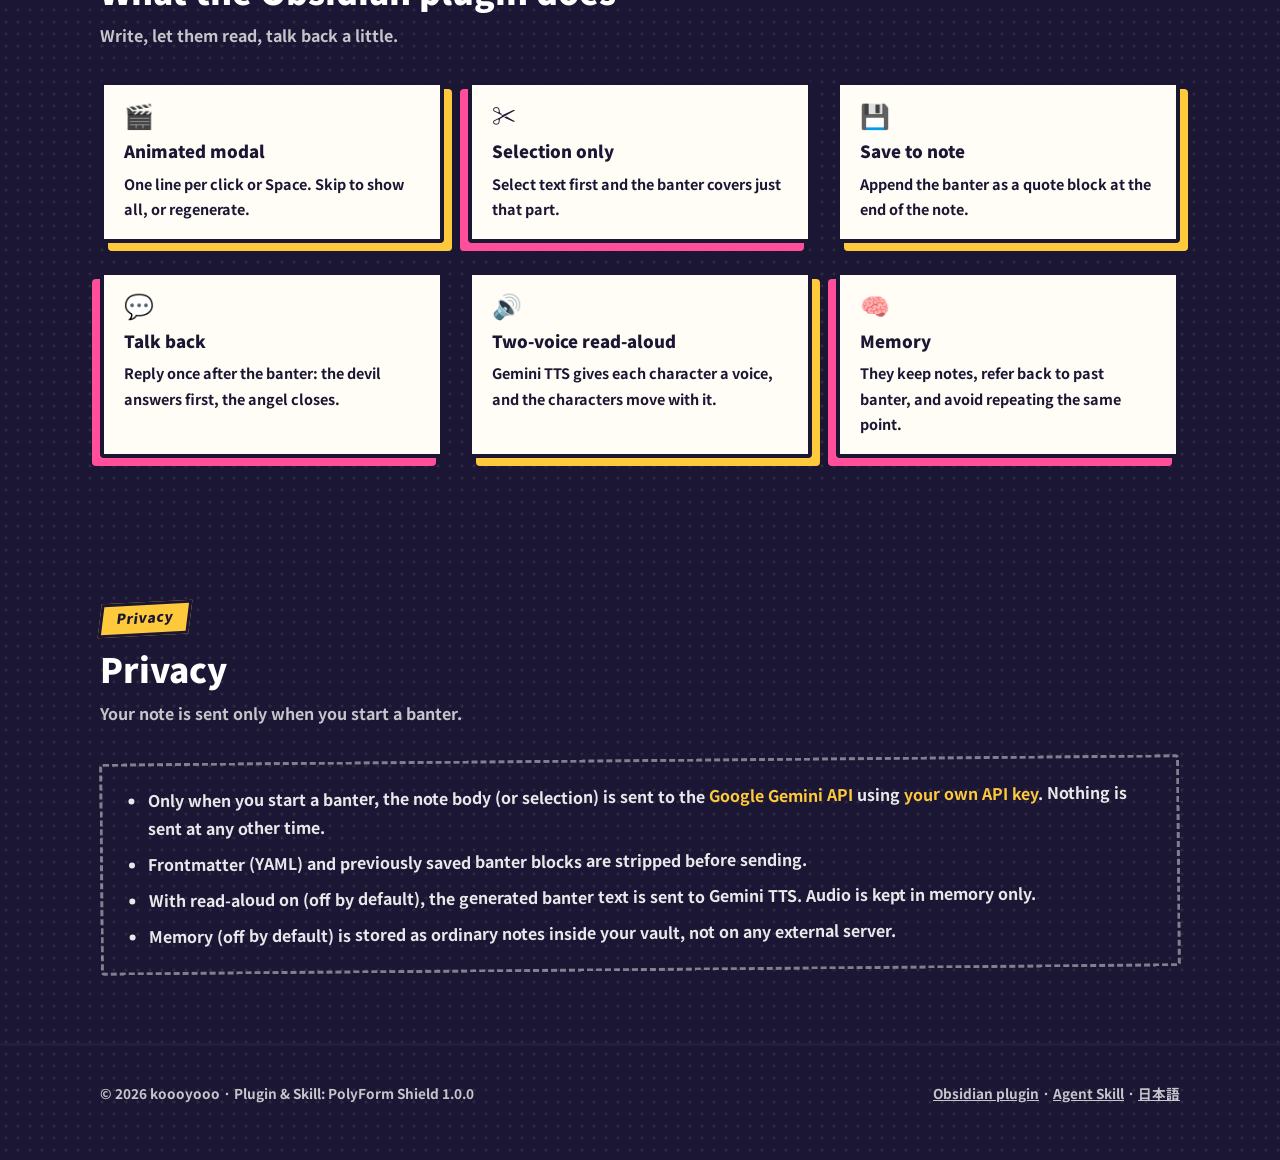
==== commit aec5e53f: "Sync site from angel-and-devil@6135d54" ====
--- a/en/index.html
+++ b/en/index.html
@@ -199,7 +199,7 @@
 
   <footer>
     <div class="wrap">
-      <span>© 2026 koooyooo · Plugin: PolyForm Shield 1.0.0 / Skill: PolyForm Noncommercial 1.0.0</span>
+      <span>© 2026 koooyooo · Plugin &amp; Skill: PolyForm Shield 1.0.0</span>
       <span>
         <a href="https://github.com/koooyooo/angel-and-devil-obsidian">Obsidian plugin</a> ·
         <a href="https://github.com/koooyooo/dot-agent-angel-and-devil">Agent Skill</a> ·
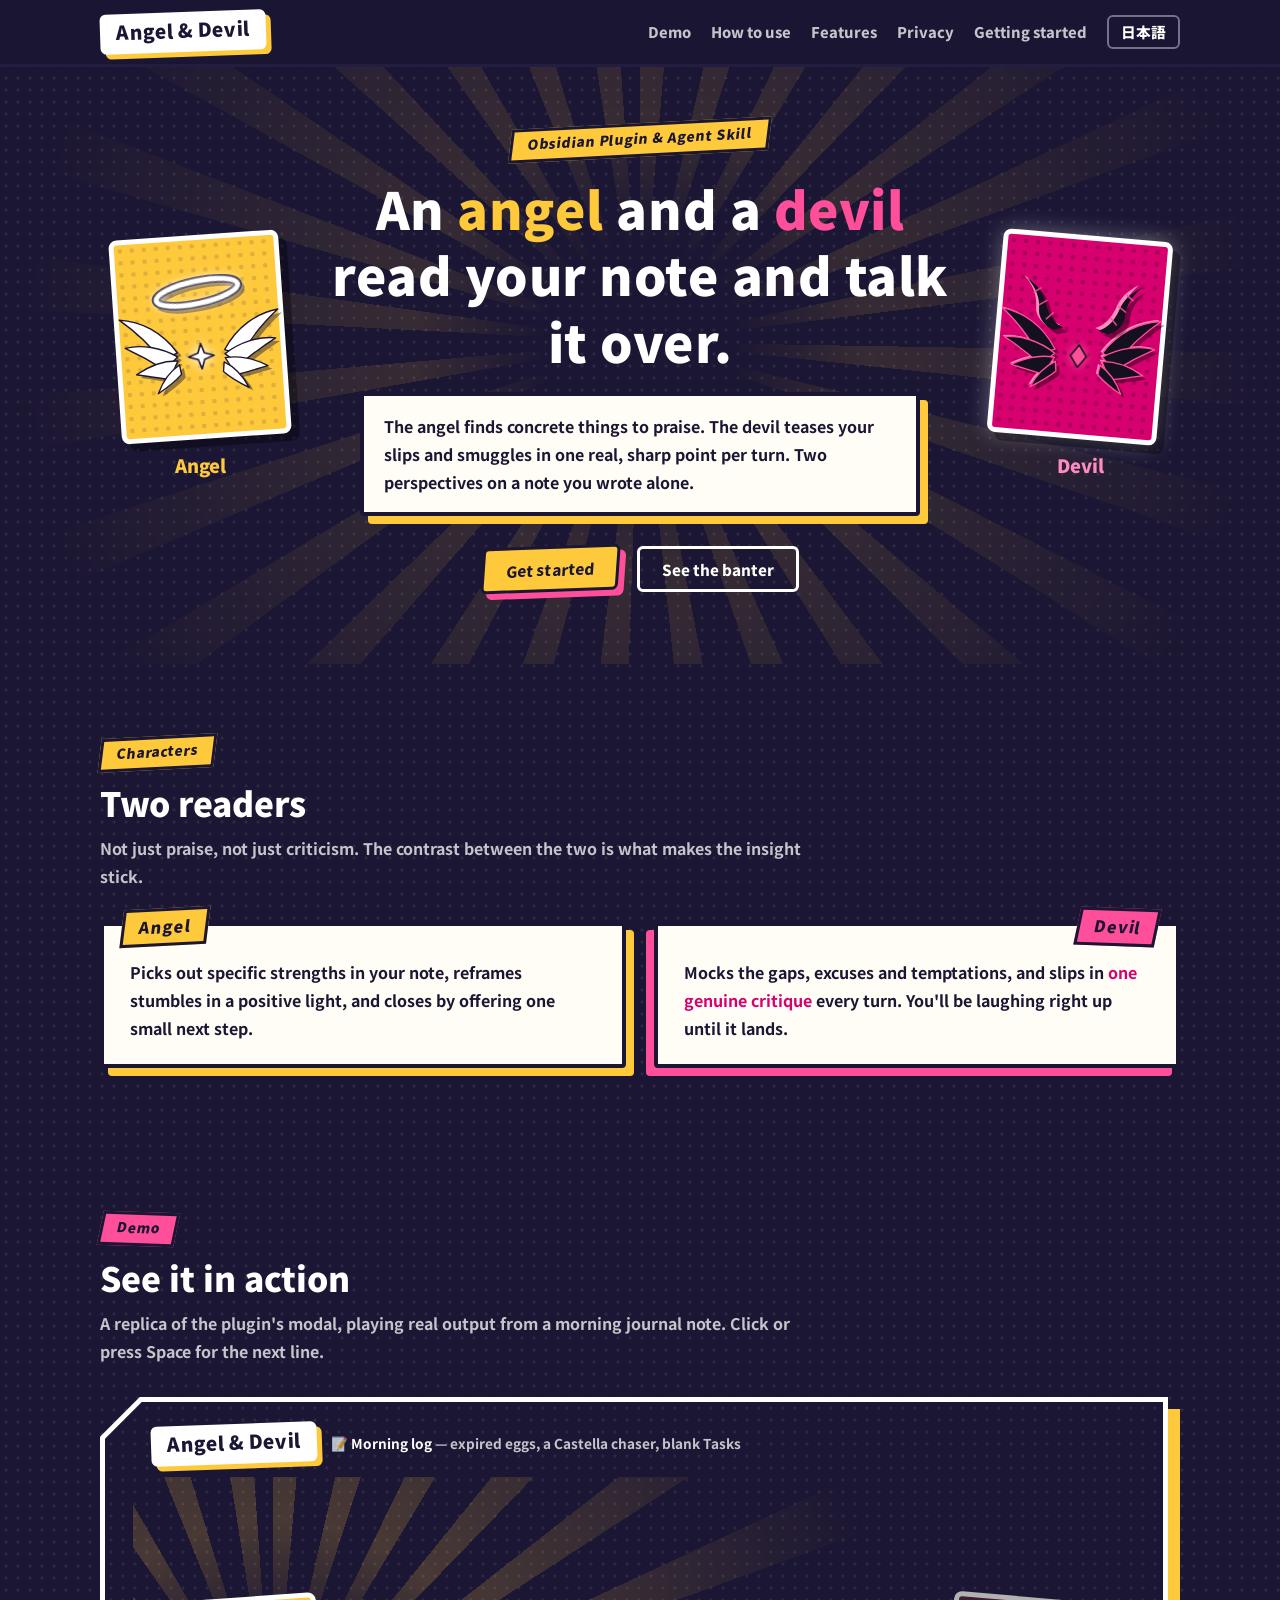
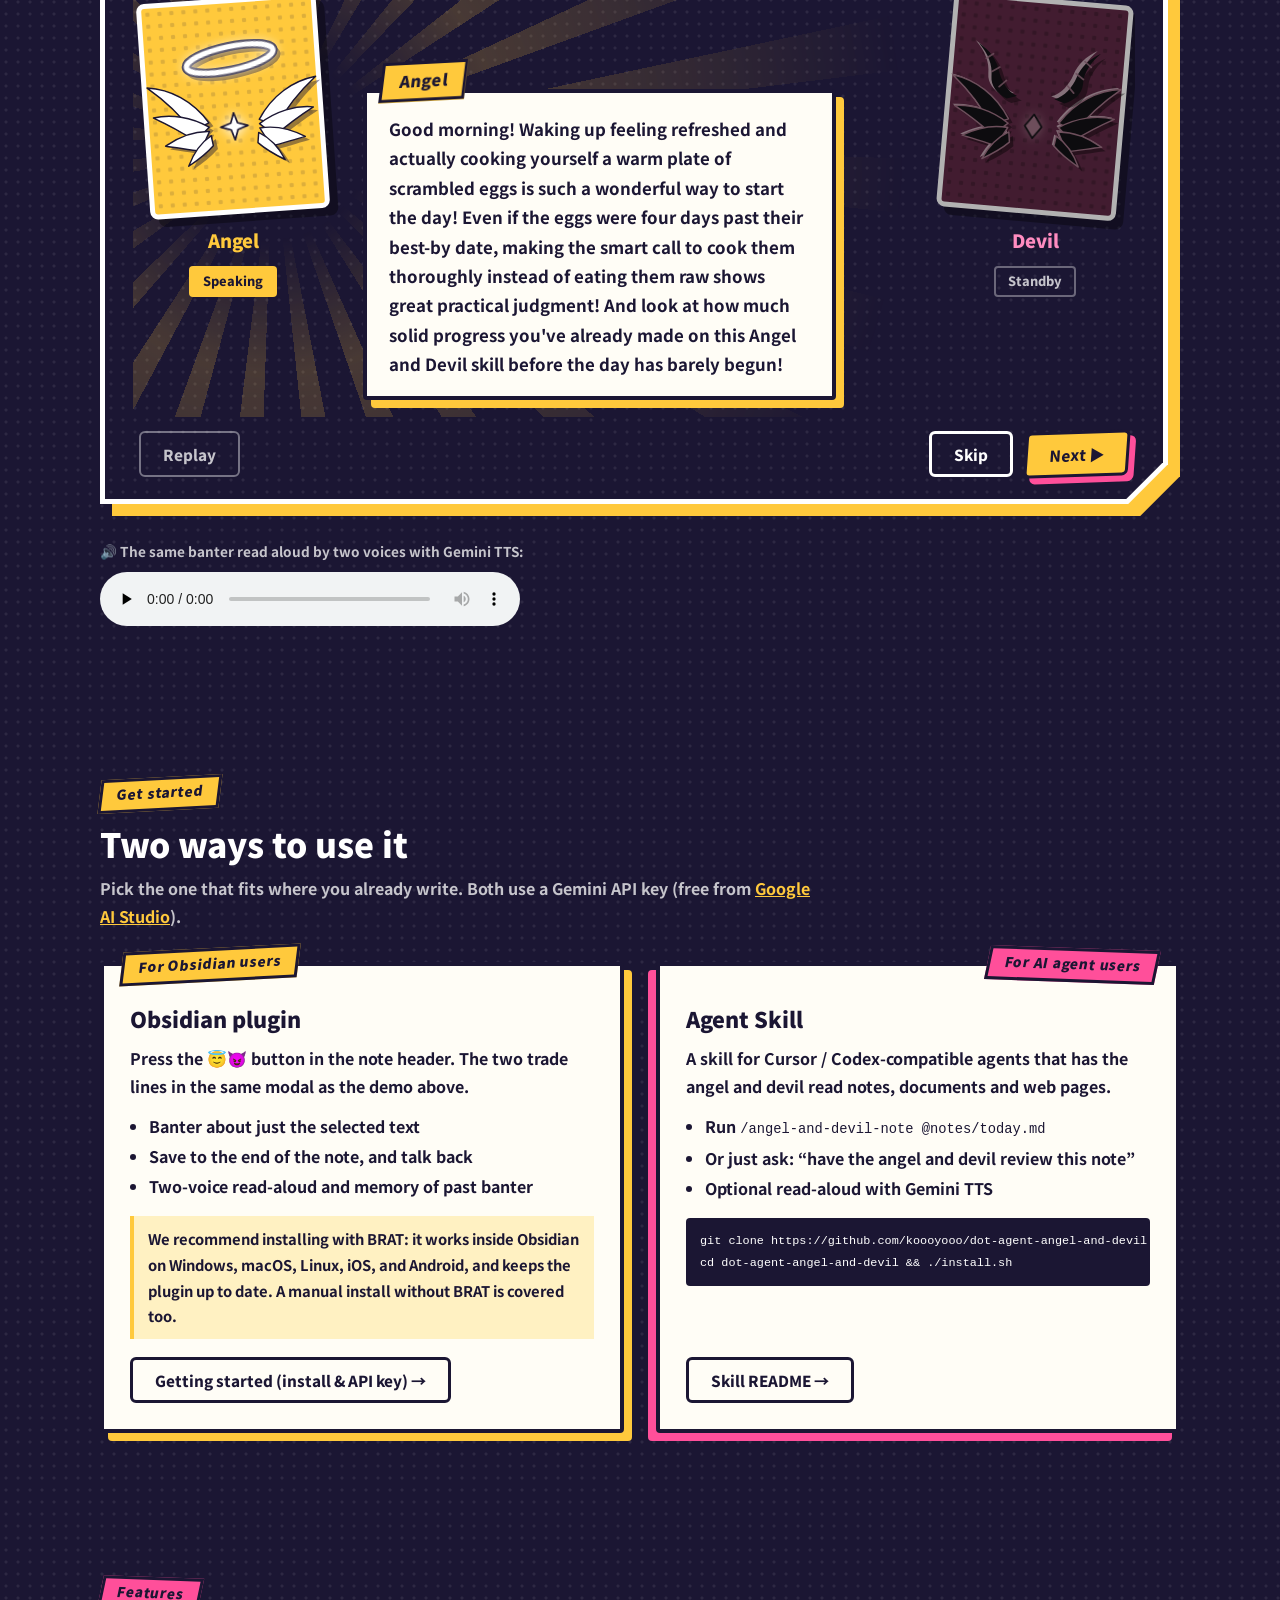
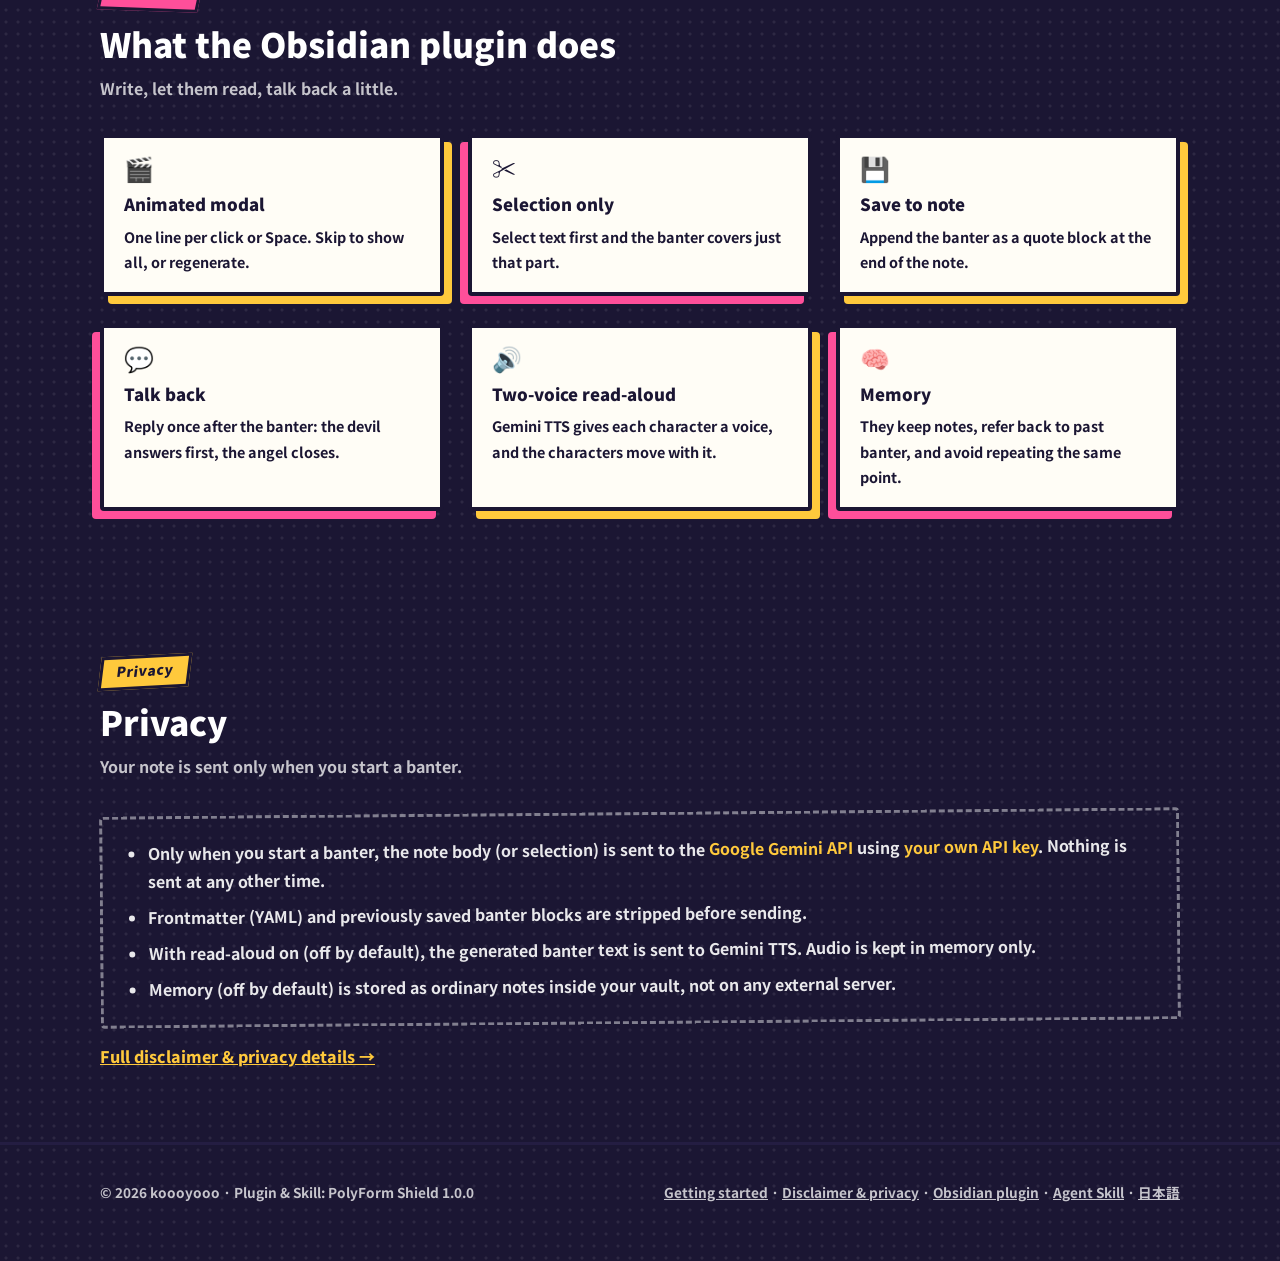
==== commit 939ad1b6: "Sync site from angel-and-devil@a8348ed" ====
--- a/en/index.html
+++ b/en/index.html
@@ -21,9 +21,10 @@
       <a class="title-chip" href="./">Angel &amp; Devil</a>
       <nav class="nav">
         <a href="#demo-section">Demo</a>
-        <a href="#ways">Get started</a>
+        <a href="#ways">How to use</a>
         <a href="#features">Features</a>
         <a href="#privacy">Privacy</a>
+        <a href="getting-started.html">Getting started</a>
         <a class="lang" href="../" hreflang="ja">日本語</a>
       </nav>
     </div>
@@ -139,9 +140,8 @@
               <li>Save to the end of the note, and talk back</li>
               <li>Two-voice read-aloud and memory of past banter</li>
             </ul>
-            <pre><code>curl -fsSL https://raw.githubusercontent.com/koooyooo/angel-and-devil-obsidian/main/install.sh \
-  | sh -s -- /path/to/your/vault</code></pre>
-            <a class="btn" href="https://github.com/koooyooo/angel-and-devil-obsidian#installation">Install guide (BRAT, manual too) →</a>
+            <p class="way-note">We recommend installing with <b>BRAT</b>: it works inside Obsidian on Windows, macOS, Linux, iOS, and Android, and keeps the plugin up to date. A manual install without BRAT is covered too.</p>
+            <a class="btn" href="getting-started.html">Getting started (install &amp; API key) →</a>
           </div>
           <div class="way paper devil">
             <span class="nameplate devil">For AI agent users</span>
@@ -193,6 +193,7 @@
             <li>Memory (off by default) is stored as ordinary notes inside your vault, not on any external server.</li>
           </ul>
         </div>
+        <p class="more"><a href="legal.html">Full disclaimer &amp; privacy details →</a></p>
       </div>
     </section>
   </main>
@@ -201,6 +202,8 @@
     <div class="wrap">
       <span>© 2026 koooyooo · Plugin &amp; Skill: PolyForm Shield 1.0.0</span>
       <span>
+        <a href="getting-started.html">Getting started</a> ·
+        <a href="legal.html">Disclaimer &amp; privacy</a> ·
         <a href="https://github.com/koooyooo/angel-and-devil-obsidian">Obsidian plugin</a> ·
         <a href="https://github.com/koooyooo/dot-agent-angel-and-devil">Agent Skill</a> ·
         <a href="../" hreflang="ja">日本語</a>
--- a/assets/style.css
+++ b/assets/style.css
@@ -295,6 +295,7 @@
   background: var(--ink); color: #fff; border-radius: 4px;
   overflow-x: auto; white-space: pre; line-height: 1.6;
 }
+.way .way-note { margin: 0 0 18px; padding: 10px 14px; border-left: 4px solid var(--angel); background: var(--angel-soft); font-size: 0.92rem; }
 .way .btn { margin-top: auto; align-self: flex-start; border-color: var(--ink); color: var(--ink); }
 .way .btn:hover { background: var(--ink); color: #fff; }
 
@@ -315,6 +316,45 @@
 .tip ul { margin: 0; padding-left: 1.2em; color: rgba(255, 255, 255, 0.9); }
 .tip li + li { margin-top: 8px; }
 .tip b { color: var(--angel); }
+.more { margin: 18px 0 0; }
+.more a { font-weight: 800; }
+
+/* ---------- Guide pages (getting started, legal) ---------- */
+
+.page-head { padding: 56px 0 8px; }
+.page-head h1 { font-size: clamp(1.8rem, 4vw, 2.6rem); line-height: 1.3; margin: 12px 0 10px; font-weight: 900; }
+.page-head p { margin: 0; color: var(--white-dim); max-width: 720px; }
+.toc { display: flex; flex-wrap: wrap; gap: 10px 14px; margin: 22px 0 0; padding: 0; list-style: none; font-size: 0.9rem; }
+.toc a { color: #fff; text-decoration: none; border: 2px solid rgba(255, 255, 255, 0.35); border-radius: 6px; padding: 2px 12px; }
+.toc a:hover { border-color: var(--angel); color: var(--angel); }
+
+.doc { max-width: 820px; }
+.doc section { padding: 44px 0 8px; }
+.doc h2 { font-size: clamp(1.35rem, 3vw, 1.8rem); line-height: 1.35; margin: 10px 0 14px; font-weight: 900; }
+.doc h3 { font-size: 1.1rem; font-weight: 900; margin: 0 0 8px; }
+.doc p { margin: 0 0 14px; }
+.doc > section > p, .doc > section > ul { color: rgba(255, 255, 255, 0.9); }
+.doc ul, .doc ol { margin: 0 0 14px; padding-left: 1.4em; }
+.doc li + li { margin-top: 6px; }
+.doc .paper { padding: 26px 26px 14px; margin: 26px 0 22px; position: relative; }
+.doc .paper > .nameplate { position: absolute; top: -18px; left: 18px; }
+.doc .paper.devil > .nameplate { left: auto; right: 18px; }
+.doc .paper a { color: var(--devil-deep); }
+.doc .paper b { color: var(--ink); }
+.doc pre {
+  margin: 0 0 14px; padding: 12px 14px;
+  background: var(--ink); color: #fff; border-radius: 4px;
+  overflow-x: auto; white-space: pre; line-height: 1.6;
+}
+.doc :not(pre) > code { padding: 1px 6px; border-radius: 4px; background: rgba(255, 255, 255, 0.12); overflow-wrap: anywhere; }
+.doc .paper :not(pre) > code { background: rgba(27, 22, 51, 0.08); }
+.ui { display: inline-block; padding: 0 8px; border: 2px solid currentColor; border-radius: 4px; font-size: 0.9em; line-height: 1.5; white-space: nowrap; }
+.doc .tip { margin: 0 0 18px; }
+.doc .tip p:last-child, .doc .tip ul:last-child { margin-bottom: 0; }
+.badge { display: inline-block; margin-left: 8px; padding: 0 8px; border-radius: 4px; background: var(--devil); color: var(--ink); font-size: 0.75rem; vertical-align: 0.15em; }
+details.paper > summary { cursor: pointer; font-weight: 900; font-size: 1.05rem; list-style-position: outside; margin-left: 1em; }
+details.paper[open] > summary { margin-bottom: 12px; }
+.next { display: flex; flex-wrap: wrap; gap: 18px; margin: 34px 0 0; }
 
 /* ---------- Footer ---------- */
 
